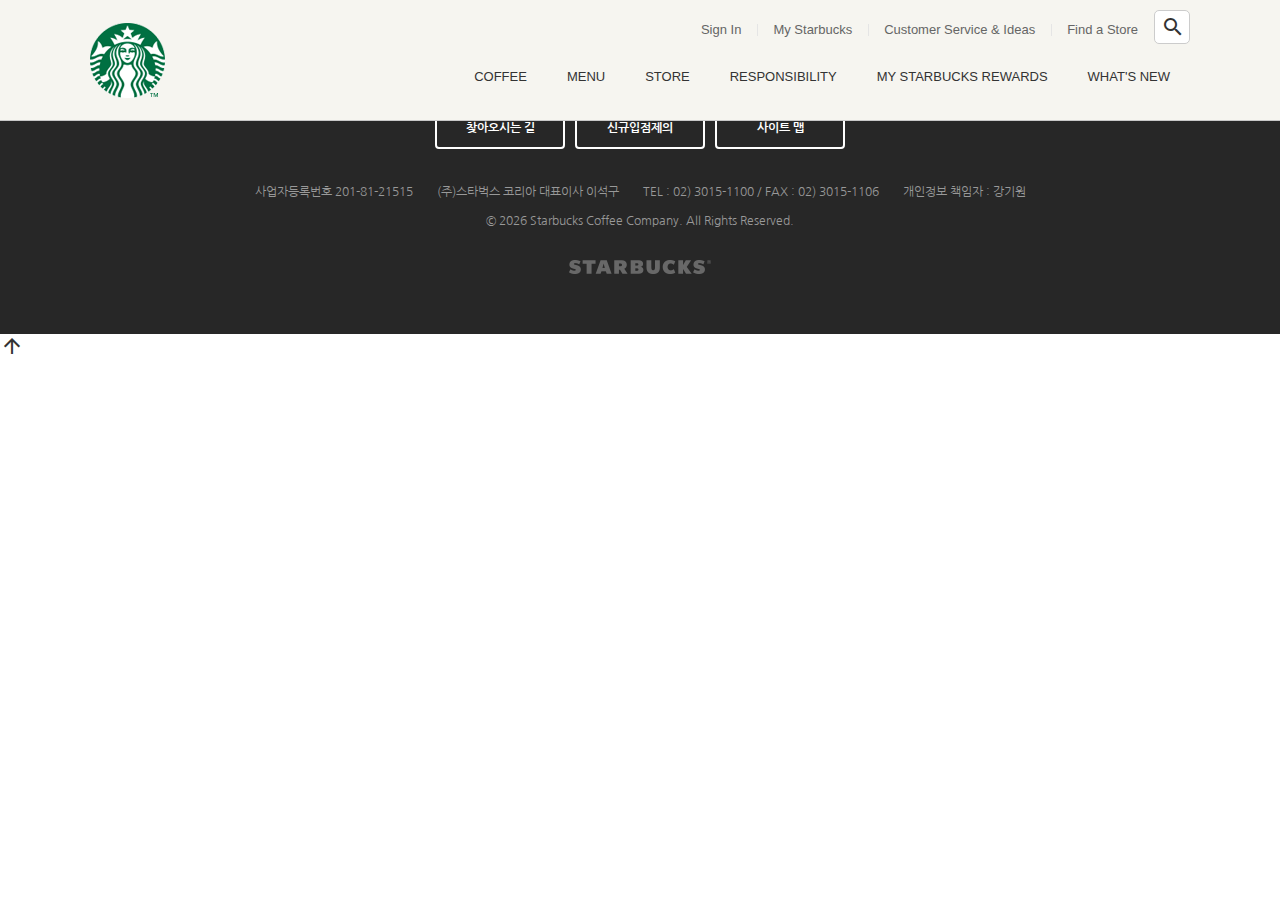
==== signin/index.html @ 5a214bb0 "[style] 로그인 페이지 개발 전 공통 모듈 분리" ====
<!DOCTYPE html>
<html lang="ko">

<head>
    <meta charset="UTF-8">
    <meta name="viewport" content="width=device-width, initial-scale=1.0">
    <title>Starbucks Coffee Korea</title>

    <!--Open Graph-->
    <!--http://ogp.me/-->
    <meta property="og:type" content="website" />
    <meta property="og:site_name" content="Starbucks" />
    <meta property="og:title" content="Starbucks Coffee Korea" />
    <meta property="og:description" content="스타벅스는 세계에서 가장 큰 다국적 커피 전문점으로, 64개국에서 총 23,187개의 매점을 운영하고 있습니다." />
    <meta property="og:image" content="../images/starbucks_seo.jpg" />
    <meta property="og:url" content="" />

    <!--Twitter Card-->
    <!--https://developer.twitter.com/en/docs/twitter-for-websites/cards/guides/getting-started-->
    <meta property="twitter:card" content="summary" />
    <meta property="twitter:site" content="Starbucks" />
    <meta property="twitter:title" content="Starbucks Coffee Korea" />
    <meta property="twitter:description" content="스타벅스는 세계에서 가장 큰 다국적 커피 전문점으로, 64개국에서 총 23,187개의 매점을 운영하고 있습니다." />
    <meta property="twitter:image" content="../images/starbucks_seo.jpg" />
    <meta property="twitter:url" content="" />

    <!--파비콘-->
    <link rel="icon" href="../favicon.ico" />

    <!--Google Fonts - 나눔고딕-->
    <link rel="preconnect" href="https://fonts.gstatic.com" />
    <link href="https://fonts.googleapis.com/css2?family=Nanum+Gothic:wght@400;700&display=swap" rel="stylesheet" />
    <!--Google Material Icons-->
    <link rel="stylesheet" href="https://fonts.googleapis.com/icon?family=Material+Icons" />

    <!--브라우저 스타일 초기화-->
    <link rel="stylesheet" href="../css/reset.css" />
    <!-- css -->
    <link rel="stylesheet" href="../css/common.css "> 

    <!-- JS -->
    <script defer src="../js/common.js"></script>
</head>

<body>
    <!-- header -->
    <header>
        <div class="inner">
    
          <a href="/" class="logo">
            <img src="../images/starbucks_logo.png" alt="STARBUCKS" />
          </a>
    
          <div class="sub-menu">
            <ul class="menu">
              <li>
                <a href="javascript:void(0)">Sign In</a>
              </li>
              <li>
                <a href="javascript:void(0)">My Starbucks</a>
              </li>
              <li>
                <a href="javascript:void(0)">Customer Service & Ideas</a>
              </li>
              <li>
                <a href="javascript:void(0)">Find a Store</a>
              </li>
            </ul>
            <div class="search">
              <input type="text" />
              <span class="material-icons">search</span>
            </div>
          </div>
    
          <!-- 메인 메뉴 -->
          <ul class="main-menu">
            <li class="item">
              <div class="item__name">COFFEE</div>
              <div class="item__contents">
                <div class="contents__menu">
                  <ul class="inner">
                    <li>
                      <h4>커피</h4>
                      <ul>
                        <li>스타벅스 원두</li>
                        <li>스타벅스 비아</li>
                        <li>스타벅스 오리가미</li>
                      </ul>
                    </li>
                    <li>
                      <h4>에스프레소 음료</h4>
                      <ul>
                        <li>도피오</li>
                        <li>에스프레소 마키아또</li>
                        <li>아메리카노</li>
                        <li>마키아또</li>
                        <li>카푸치노</li>
                        <li>라떼</li>
                        <li>모카</li>
                        <li>리스트레또 비안코</li>
                      </ul>
                    </li>
                    <li>
                      <h4>커피 이야기</h4>
                      <ul>
                        <li>스타벅스 로스트 스팩트럼</li>
                        <li>최상의 아라비카 원두</li>
                        <li>한 잔의 커피가 완성되기까지</li>
                        <li>클로버® 커피 추출 시스템</li>
                      </ul>
                    </li>
                    <li>
                      <h4>최상의 커피를 즐기는 법</h4>
                      <ul>
                        <li>커피 프레스</li>
                        <li>푸어 오버</li>
                        <li>아이스 푸어 오버</li>
                        <li>커피 메이커</li>
                        <li>리저브를 매장에서 다양하게 즐기는 법</li>
                      </ul>
                    </li>
                  </ul>
                </div>
                <div class="contents__texture">
                  <div class="inner">
                    <h4>나와 어울리는 커피 찾기</h4>
                    <p>스타벅스가 여러분에게 어울리는 커피를 찾아드립니다.</p>
                    <h4>최상의 커피를 즐기는 법</h4>
                    <p>여러가지 방법을 통해 다양한 풍미의 커피를 즐겨보세요.</p>
                  </div>
                </div>
              </div>
            </li>
            <li class="item">
              <div class="item__name">MENU</div>
              <div class="item__contents">
                <div class="contents__menu">
                  <ul class="inner">
                    <li>
                      <h4>음료</h4>
                      <ul>
                        <li>콜드 브루</li>
                        <li>브루드 커피</li>
                        <li>에스프레소</li>
                        <li>프라푸치노</li>
                        <li>블렌디드 음료</li>
                        <li>스타벅스 피지오</li>
                        <li>티(티바나)</li>
                        <li>기타 제조 음료</li>
                        <li>스타벅스 주스(병음료)</li>
                      </ul>
                    </li>
                    <li>
                      <h4>푸드</h4>
                      <ul>
                        <li>베이커리</li>
                        <li>케익</li>
                        <li>샌드위치 & 샐러드</li>
                        <li>따뜻한 푸드</li>
                        <li>과일 & 요거트</li>
                        <li>스낵 & 미니 디저트</li>
                        <li>아이스크림</li>
                      </ul>
                    </li>
                    <li>
                      <h4>상품</h4>
                      <ul>
                        <li>머그</li>
                        <li>글라스</li>
                        <li>플라스틱 텀블러</li>
                        <li>스테인리스 텀블러</li>
                        <li>보온병</li>
                        <li>액세서리</li>
                        <li>커피 용품</li>
                        <li>패키지 티(티바나)</li>
                      </ul>
                    </li>
                    <li>
                      <h4>카드</h4>
                      <ul>
                        <li>실물카드</li>
                        <li>e-Gift 카드</li>
                      </ul>
                    </li>
                    <li>
                      <h4>메뉴 이야기</h4>
                      <ul>
                        <li>콜드 브루</li>
                        <li>스타벅스 티바나</li>
                      </ul>
                    </li>
                  </ul>
                </div>
                <div class="contents__texture">
                  <div class="inner">
                    <h4>스타벅스 티바나</h4>
                    <p>다양한 찻잎과 향신료 등 개성있는 재료로 새로운 맛과 향의 티를 선보입니다.</p>
                  </div>
                </div>
              </div>
            </li>
            <li class="item">
              <div class="item__name">STORE</div>
              <div class="item__contents">
                <div class="contents__menu">
                  <ul class="inner">
                    <li>
                      <h4>매장 찾기</h4>
                      <ul>
                        <li>퀵 검색</li>
                        <li>지역 검색</li>
                        <li>My 매장</li>
                      </ul>
                    </li>
                    <li>
                      <h4>매장 이야기</h4>
                      <ul>
                        <li>청담스타</li>
                        <li>티바나 인스파이어드 매장</li>
                        <li>파미에파크</li>
                      </ul>
                    </li>
                  </ul>
                </div>
                <div class="contents__texture">
                  <div class="inner">
                    <h4>매장 찾기</h4>
                    <p>보다 빠르게 매장을 찾아보세요.</p>
                    <h4>청담스타</h4>
                    <p>스타벅스 1,000호점인 청담스타점을 만나보세요.</p>
                  </div>
                </div>
              </div>
            </li>
            <li class="item">
              <div class="item__name">RESPONSIBILITY</div>
              <div class="item__contents">
                <div class="contents__menu">
                  <ul class="inner">
                    <li>
                      <h4>지역 사회 참여 활동</h4>
                      <ul>
                        <li>회망배달 캠페인</li>
                        <li>재능기부 카페 소식</li>
                        <li>커뮤니티 스토어</li>
                        <li>청년인재 양성</li>
                        <li>우리 농산물 사랑 캠페인</li>
                        <li>우리 문화 지키기</li>
                      </ul>
                    </li>
                    <li>
                      <h4>환경보호 활동</h4>
                      <ul>
                        <li>환경 발자국 줄이기</li>
                        <li>일회용 컵 없는 매장</li>
                        <li>커피 원두 재활용</li>
                      </ul>
                    </li>
                    <li>
                      <h4>윤리 구매</h4>
                      <ul>
                        <li>윤리적 원두 구매</li>
                        <li>공정무역 인증</li>
                        <li>커피 농가 지원 활동</li>
                      </ul>
                    </li>
                    <li>
                      <h4>글로벌 사회 공헌</h4>
                      <ul>
                        <li>윤리경영 보고서</li>
                        <li>스타벅스 재단</li>
                        <li>지구촌 봉사의 달</li>
                      </ul>
                    </li>
                  </ul>
                </div>
                <div class="contents__texture">
                  <div class="inner">
                    <h4>커피원두 재활용</h4>
                    <p>스타벅스 커피 원두를 재활용 해보세요.</p>
                  </div>
                </div>
              </div>
            </li>
            <li class="item">
              <div class="item__name">MY STARBUCKS REWARDS</div>
              <div class="item__contents">
                <div class="contents__menu">
                  <ul class="inner">
                    <li>
                      <h4>마이 스타벅스 리워드</h4>
                      <ul>
                        <li>마이 스타벅스 리워드 소개</li>
                        <li>등급 및 혜택</li>
                        <li>스타벅스 별</li>
                        <li>자주하는 질문</li>
                      </ul>
                    </li>
                    <li>
                      <h4>스타벅스 카드</h4>
                      <ul>
                        <li>스타벅스 카드 소개</li>
                        <li>스타벅스 카드 갤러리</li>
                        <li>등록 및 조회</li>
                        <li>충전 및 이용안내</li>
                        <li>분실신고/환불신청</li>
                        <li>자주하는 질문</li>
                      </ul>
                    </li>
                    <li>
                      <h4>스타벅스 카드 e-Gift</h4>
                      <ul>
                        <li>스타벅스 카드 e-Gift 소개</li>
                        <li>이용안내</li>
                        <li>선물하기</li>
                        <li>자주하는 질문</li>
                      </ul>
                    </li>
                  </ul>
                </div>
                <div class="contents__texture">
                  <div class="inner">
                    <h4>스타벅스 카드 등록하기</h4>
                    <p>카드 등록 후 리워드 서비스를 누리고 사용내역도 조회해보세요.</p>
                  </div>
                </div>
              </div>
            </li>
            <li class="item">
              <div class="item__name">WHAT'S NEW</div>
              <div class="item__contents">
                <div class="contents__menu">
                  <ul class="inner">
                    <li>
                      <h4>프로모션 & 이벤트</h4>
                      <ul>
                        <li>전체</li>
                        <li>스타벅스 카드</li>
                        <li>마이 스타벅스 리워드</li>
                        <li>온라인</li>
                        <li>2017 스타벅스 플래너</li>
                      </ul>
                    </li>
                    <li>
                      <h4>새소식</h4>
                      <ul>
                        <li>전체</li>
                        <li>상품 출시</li>
                        <li>스타벅스의 문화</li>
                        <li>스타벅스 사회공헌</li>
                        <li>스타벅스 카드출시</li>
                      </ul>
                    </li>
                    <li>
                      <h4>매장별 이벤트</h4>
                      <ul>
                        <li>일반 매장</li>
                        <li>신규 매장</li>
                      </ul>
                    </li>
                  </ul>
                </div>
                <div class="contents__texture">
                  <div class="inner">
                    <h4>매장별 이벤트</h4>
                    <p>스타벅스의 매장 이벤트 정보를 확인 하실 수 있습니다.</p>
                    <h4>소셜 스타벅스</h4>
                    <p>다양한 스타벅스 SNS 채널을 통해 스타벅스를 만나보세요!</p>
                  </div>
                </div>
              </div>
            </li>
          </ul>
    
        </div>

    </header>
    <!-- //header -->
    

  
  <!--FOOTER-->
  <footer>
    <div class="inner">

      <ul class="menu">
        <li><a href="javascript:void(0)" class="green">개인정보처리방침</a></li>
        <li><a href="javascript:void(0)">영상정보처리기기 운영관리 방침</a></li>
        <li><a href="javascript:void(0)">홈페이지 이용약관</a></li>
        <li><a href="javascript:void(0)">위치정보 이용약관</a></li>
        <li><a href="javascript:void(0)">스타벅스 카드 이용약관</a></li>
        <li><a href="javascript:void(0)">윤리경영 핫라인</a></li>
      </ul>

      <div class="btn-group">
        <a href="javascript:void(0)" class="btn btn--white">찾아오시는 길</a>
        <a href="javascript:void(0)" class="btn btn--white">신규입점제의</a>
        <a href="javascript:void(0)" class="btn btn--white">사이트 맵</a>
      </div>

      <div class="info">
        <span>사업자등록번호 201-81-21515</span>
        <span>(주)스타벅스 코리아 대표이사 이석구</span>
        <span>TEL : 02) 3015-1100 / FAX : 02) 3015-1106</span>
        <span>개인정보 책임자 : 강기원</span>
      </div>

      <p class="copyright">
        &copy; <span class="this-year"></span> Starbucks Coffee Company. All Rights Reserved.
      </p>
      <img src="../images/starbucks_logo_only_text.png" alt="STAR BUCKS" class="logo" />

    </div>
  </footer>
  <!--//FOOTER-->

  <!--TO TOP BUTTON-->
  <div id="to-top">
    <div class="material-icons">arrow_upward</div>
  </div>
  <!--//TO TOP BUTTON-->

</body>

</html>
---- css/common.css ----
/*COMMON*/
body {
    font-family: 'Nanum Gothic', sans-serif;
    font-size: 16px;
    font-weight: 400;
    line-height: 1.4;
    color: #333;
  }
  a {
    text-decoration: none;
  }
  img {
    /* img(인라인 요소) 하단에 Baseline 공백을 제거 */
    display: block;
  }
  
  /*INNER*/
  .inner {
    width: 1100px;
    margin: 0 auto;
    position: relative;
  }
  
  /*BUTTON*/
  .btn {
    width: 130px;
    padding: 10px;
    border: 2px solid #333;
    border-radius: 4px;
    color: #333;
    font-size: 16px;
    font-weight: 700;
    text-align: center;
    cursor: pointer;
    box-sizing: border-box;
    display: block;
    transition: .4s;
  }
  .btn:hover {
    background-color: #333;
    color: #FFF;
  }
  .btn.btn--reverse {
    background-color: #333;
    color: #FFF;
  }
  .btn.btn--reverse:hover {
    background-color: transparent;
    color: #333;
  }
  .btn.btn--brown {
    color: #592B18;
    border-color: #592B18;
  }
  .btn.btn--brown:hover {
    color: #FFF;
    background-color: #592B18;
  }
  .btn.btn--gold {
    color: #D9AA8A;
    border-color: #D9AA8A;
  }
  .btn.btn--gold:hover {
    color: #FFF;
    background-color: #D9AA8A;
  }
  .btn.btn--white {
    color: #FFF;
    border-color: #FFF;
  }
  .btn.btn--white:hover {
    color: #333;
    background-color: #FFF;
  }
  
    
  /*
#=========================================#
|HEADER     
#=========================================#
*/
  
header {
  width: 100%;
  position: fixed;
  top: 0;
  z-index: 9;
  background-color: #F6F5F0;
  border-bottom: 1px solid #c8c8c8;
}
header > .inner {
  height: 120px;
}

/* header logo */
header .logo {
  height: 75px;
  position: absolute;
  top: 0;
  bottom: 0;
  left: 0;
  margin: auto;
}

/* header sub-menu */
header .sub-menu {
  position: absolute;
  top: 10px;
  right: 0;
  display: flex;
}
header .sub-menu ul.menu {
  font-family: Arial, sans-serif;
  display: flex;
}
header .sub-menu ul.menu li {
  position: relative;
}
header .sub-menu ul.menu li::before {
  content: "";
  width: 1px;
  height: 12px;
  background-color: #e5e5e5;
  position: absolute;
  top: 0;
  bottom: 0;
  margin: auto;
}
header .sub-menu ul.menu li:first-child::before {
  display: none;
}
header .sub-menu ul.menu li a {
  padding: 11px 16px;
  display: block;
  font-size: 13px;
  color: #656565;
}
header .sub-menu ul.menu li a:hover {
  color: #000;
}
header .sub-menu .search {
  position: relative;
  height: 34px;
}
header .sub-menu .search input {
  width: 36px;
  height: inherit;
  padding: 4px 10px;
  border: 1px solid #ccc;
  box-sizing: border-box;
  border-radius: 5px;
  outline: none;
  background-color: #fff;
  color: #777;
  font-size: 12px;
  transition: width .4s;
}
header .sub-menu .search input:focus {
  width: 190px;
  border-color: #669900;
}
header .sub-menu .search .material-icons {
  height: 24px;
  position: absolute;
  top: 0;
  bottom: 0;
  right: 5px;
  margin: auto;
  transition: .4s;
}
header .sub-menu .search.focused .material-icons {
  opacity: 0;
}

/* header main-menu */
header .main-menu {
  position: absolute;
  bottom: 0;
  right: 0;
  z-index: 1;
  display: flex;
}
header .main-menu .item .item__name {
  padding: 10px 20px 34px 20px;
  font-family: Arial, sans-serif;
  font-size: 13px;
}

/* hover */
header .main-menu .item:hover .item__name {
  background-color: #2C2A29;
  color: #669900;
  border-radius: 6px 6px 0 0;
}
header .main-menu .item .item__contents {
  width: 100%;
  position: fixed;
  left: 0;
  display: none;
}

/* hover */
header .main-menu .item:hover .item__contents {
  display: block;
}


header .main-menu .item .item__contents .contents__menu {
  background-color: #2C2A29;
}
header .main-menu .item .item__contents .contents__menu > ul {
  padding: 20px 0;
  display: flex;
}
header .main-menu .item .item__contents .contents__menu > ul > li {
  width: 220px;
}
header .main-menu .item .item__contents .contents__menu > ul > li h4 {
  padding: 3px 0 12px 0;
  font-size: 14px;
  color: #fff;
}
header .main-menu .item .item__contents .contents__menu > ul > li ul li {
  padding: 5px 0;
  font-size: 12px;
  color: #999;
  cursor: pointer;
}

/* hover */
header .main-menu .item .item__contents .contents__menu > ul > li ul li:hover {
  color: #669900;
}
header .main-menu .item .item__contents .contents__texture {
  padding: 26px 0;
  font-size: 12px;
  background-image: url("../images/main_menu_pattern.jpg");
}
header .main-menu .item .item__contents .contents__texture h4 {
  color: #999;
  font-weight: 900;
}
header .main-menu .item .item__contents .contents__texture p {
  color: #64a70b;
  margin: 4px 0 14px;
}
/*BADGES 뱃지 광고*/
header .badges {
  position: absolute;
  top: 132px;
  right: 12px;
}
header .badges .badge {
  border-radius: 10px;
  overflow: hidden;
  margin-bottom: 12px;
  box-shadow: 4px 4px 10px rgba(0,0,0,.15);
  cursor: pointer;
}

  
    /*
#=========================================#
|FOOTER
#=========================================#
*/

footer {
  background-color: #272727;
  border-top: 1px solid #333;
}
footer .inner {
  padding: 40px 0 60px 0;
}
footer .menu {
  display: flex;
  justify-content: center;
}
footer .menu li {
  position: relative;
}
footer .menu li::before {
  content: "";
  width: 3px;
  height: 3px;
  background-color: #555;
  position: absolute;
  top: 0;
  bottom: 0;
  right: -1px;
  margin: auto;
}
footer .menu li:last-child::before {
  display: none;
}
footer .menu li a {
  display: block;
  color: #CCC;
  font-size: 12px;
  font-weight: 700;
  padding: 15px;
}
footer .menu li a.green {
  color: #669900;
}
footer .btn-group {
  margin-top: 20px;
  display: flex;
  justify-content: center;
}
footer .btn-group .btn {
  font-size: 12px;
  margin-right: 10px;
}
footer .btn-group .btn:last-child {
  margin-right: 0;
}
footer .info {
  margin-top: 30px;
  text-align: center;
}
footer .info span {
  margin-right: 20px;
  color: #999;
  font-size: 12px;
}
footer .info span:last-child {
  margin-right: 0;
}
footer .copyright {
  color: #999;
  font-size: 12px;
  text-align: center;
  margin-top: 12px;
}
footer .logo {
  margin: 30px auto 0;
}
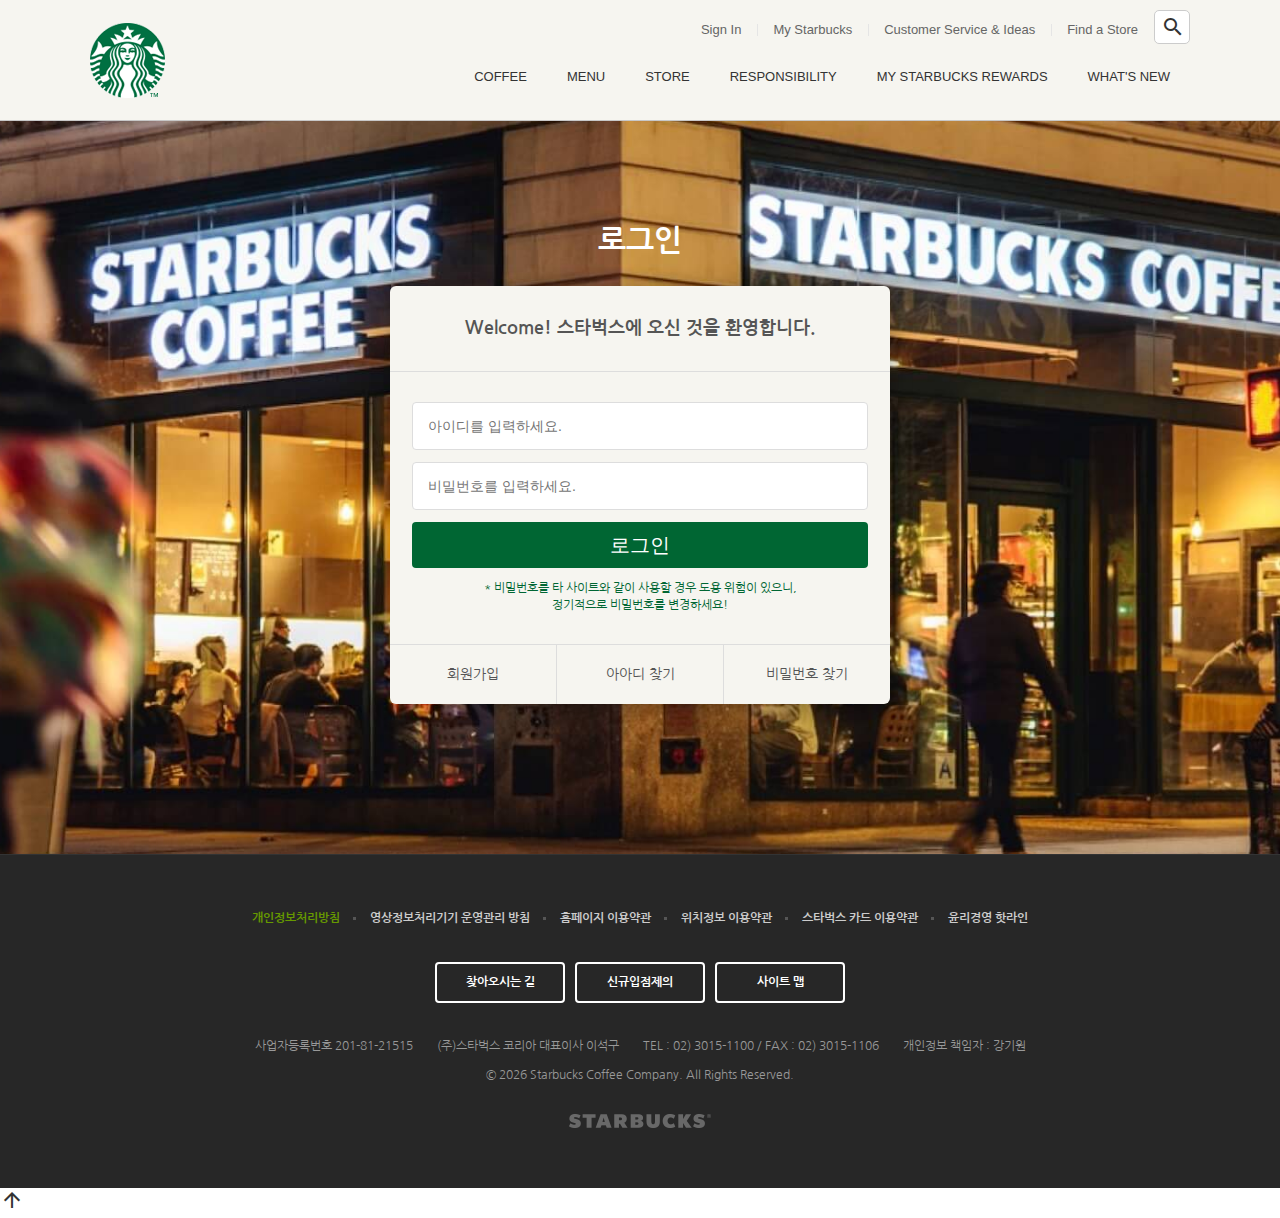
==== commit dcdc454a: "[feat]signin page" ====
--- a/signin/index.html
+++ b/signin/index.html
@@ -37,345 +37,369 @@
     <link rel="stylesheet" href="../css/reset.css" />
     <!-- css -->
     <link rel="stylesheet" href="../css/common.css "> 
+    <link rel="stylesheet" href="../css/signin.css "> 
 
     <!-- JS -->
     <script defer src="../js/common.js"></script>
 </head>
 
 <body>
-    <!-- header -->
-    <header>
-        <div class="inner">
-    
-          <a href="/" class="logo">
-            <img src="../images/starbucks_logo.png" alt="STARBUCKS" />
-          </a>
-    
-          <div class="sub-menu">
-            <ul class="menu">
-              <li>
-                <a href="javascript:void(0)">Sign In</a>
-              </li>
-              <li>
-                <a href="javascript:void(0)">My Starbucks</a>
-              </li>
-              <li>
-                <a href="javascript:void(0)">Customer Service & Ideas</a>
-              </li>
-              <li>
-                <a href="javascript:void(0)">Find a Store</a>
-              </li>
-            </ul>
-            <div class="search">
-              <input type="text" />
-              <span class="material-icons">search</span>
-            </div>
-          </div>
-    
-          <!-- 메인 메뉴 -->
-          <ul class="main-menu">
-            <li class="item">
-              <div class="item__name">COFFEE</div>
-              <div class="item__contents">
-                <div class="contents__menu">
-                  <ul class="inner">
-                    <li>
-                      <h4>커피</h4>
-                      <ul>
-                        <li>스타벅스 원두</li>
-                        <li>스타벅스 비아</li>
-                        <li>스타벅스 오리가미</li>
-                      </ul>
-                    </li>
-                    <li>
-                      <h4>에스프레소 음료</h4>
-                      <ul>
-                        <li>도피오</li>
-                        <li>에스프레소 마키아또</li>
-                        <li>아메리카노</li>
-                        <li>마키아또</li>
-                        <li>카푸치노</li>
-                        <li>라떼</li>
-                        <li>모카</li>
-                        <li>리스트레또 비안코</li>
-                      </ul>
-                    </li>
-                    <li>
-                      <h4>커피 이야기</h4>
-                      <ul>
-                        <li>스타벅스 로스트 스팩트럼</li>
-                        <li>최상의 아라비카 원두</li>
-                        <li>한 잔의 커피가 완성되기까지</li>
-                        <li>클로버® 커피 추출 시스템</li>
-                      </ul>
-                    </li>
-                    <li>
-                      <h4>최상의 커피를 즐기는 법</h4>
-                      <ul>
-                        <li>커피 프레스</li>
-                        <li>푸어 오버</li>
-                        <li>아이스 푸어 오버</li>
-                        <li>커피 메이커</li>
-                        <li>리저브를 매장에서 다양하게 즐기는 법</li>
-                      </ul>
-                    </li>
-                  </ul>
-                </div>
-                <div class="contents__texture">
-                  <div class="inner">
-                    <h4>나와 어울리는 커피 찾기</h4>
-                    <p>스타벅스가 여러분에게 어울리는 커피를 찾아드립니다.</p>
-                    <h4>최상의 커피를 즐기는 법</h4>
-                    <p>여러가지 방법을 통해 다양한 풍미의 커피를 즐겨보세요.</p>
-                  </div>
-                </div>
-              </div>
+  <!-- header -->
+  <header>
+      <div class="inner">
+  
+        <a href="/" class="logo">
+          <img src="../images/starbucks_logo.png" alt="STARBUCKS" />
+        </a>
+  
+        <div class="sub-menu">
+          <ul class="menu">
+            <li>
+              <a href="javascript:void(0)">Sign In</a>
             </li>
-            <li class="item">
-              <div class="item__name">MENU</div>
-              <div class="item__contents">
-                <div class="contents__menu">
-                  <ul class="inner">
-                    <li>
-                      <h4>음료</h4>
-                      <ul>
-                        <li>콜드 브루</li>
-                        <li>브루드 커피</li>
-                        <li>에스프레소</li>
-                        <li>프라푸치노</li>
-                        <li>블렌디드 음료</li>
-                        <li>스타벅스 피지오</li>
-                        <li>티(티바나)</li>
-                        <li>기타 제조 음료</li>
-                        <li>스타벅스 주스(병음료)</li>
-                      </ul>
-                    </li>
-                    <li>
-                      <h4>푸드</h4>
-                      <ul>
-                        <li>베이커리</li>
-                        <li>케익</li>
-                        <li>샌드위치 & 샐러드</li>
-                        <li>따뜻한 푸드</li>
-                        <li>과일 & 요거트</li>
-                        <li>스낵 & 미니 디저트</li>
-                        <li>아이스크림</li>
-                      </ul>
-                    </li>
-                    <li>
-                      <h4>상품</h4>
-                      <ul>
-                        <li>머그</li>
-                        <li>글라스</li>
-                        <li>플라스틱 텀블러</li>
-                        <li>스테인리스 텀블러</li>
-                        <li>보온병</li>
-                        <li>액세서리</li>
-                        <li>커피 용품</li>
-                        <li>패키지 티(티바나)</li>
-                      </ul>
-                    </li>
-                    <li>
-                      <h4>카드</h4>
-                      <ul>
-                        <li>실물카드</li>
-                        <li>e-Gift 카드</li>
-                      </ul>
-                    </li>
-                    <li>
-                      <h4>메뉴 이야기</h4>
-                      <ul>
-                        <li>콜드 브루</li>
-                        <li>스타벅스 티바나</li>
-                      </ul>
-                    </li>
-                  </ul>
-                </div>
-                <div class="contents__texture">
-                  <div class="inner">
-                    <h4>스타벅스 티바나</h4>
-                    <p>다양한 찻잎과 향신료 등 개성있는 재료로 새로운 맛과 향의 티를 선보입니다.</p>
-                  </div>
-                </div>
-              </div>
+            <li>
+              <a href="javascript:void(0)">My Starbucks</a>
             </li>
-            <li class="item">
-              <div class="item__name">STORE</div>
-              <div class="item__contents">
-                <div class="contents__menu">
-                  <ul class="inner">
-                    <li>
-                      <h4>매장 찾기</h4>
-                      <ul>
-                        <li>퀵 검색</li>
-                        <li>지역 검색</li>
-                        <li>My 매장</li>
-                      </ul>
-                    </li>
-                    <li>
-                      <h4>매장 이야기</h4>
-                      <ul>
-                        <li>청담스타</li>
-                        <li>티바나 인스파이어드 매장</li>
-                        <li>파미에파크</li>
-                      </ul>
-                    </li>
-                  </ul>
-                </div>
-                <div class="contents__texture">
-                  <div class="inner">
-                    <h4>매장 찾기</h4>
-                    <p>보다 빠르게 매장을 찾아보세요.</p>
-                    <h4>청담스타</h4>
-                    <p>스타벅스 1,000호점인 청담스타점을 만나보세요.</p>
-                  </div>
-                </div>
-              </div>
+            <li>
+              <a href="javascript:void(0)">Customer Service & Ideas</a>
             </li>
-            <li class="item">
-              <div class="item__name">RESPONSIBILITY</div>
-              <div class="item__contents">
-                <div class="contents__menu">
-                  <ul class="inner">
-                    <li>
-                      <h4>지역 사회 참여 활동</h4>
-                      <ul>
-                        <li>회망배달 캠페인</li>
-                        <li>재능기부 카페 소식</li>
-                        <li>커뮤니티 스토어</li>
-                        <li>청년인재 양성</li>
-                        <li>우리 농산물 사랑 캠페인</li>
-                        <li>우리 문화 지키기</li>
-                      </ul>
-                    </li>
-                    <li>
-                      <h4>환경보호 활동</h4>
-                      <ul>
-                        <li>환경 발자국 줄이기</li>
-                        <li>일회용 컵 없는 매장</li>
-                        <li>커피 원두 재활용</li>
-                      </ul>
-                    </li>
-                    <li>
-                      <h4>윤리 구매</h4>
-                      <ul>
-                        <li>윤리적 원두 구매</li>
-                        <li>공정무역 인증</li>
-                        <li>커피 농가 지원 활동</li>
-                      </ul>
-                    </li>
-                    <li>
-                      <h4>글로벌 사회 공헌</h4>
-                      <ul>
-                        <li>윤리경영 보고서</li>
-                        <li>스타벅스 재단</li>
-                        <li>지구촌 봉사의 달</li>
-                      </ul>
-                    </li>
-                  </ul>
-                </div>
-                <div class="contents__texture">
-                  <div class="inner">
-                    <h4>커피원두 재활용</h4>
-                    <p>스타벅스 커피 원두를 재활용 해보세요.</p>
-                  </div>
-                </div>
-              </div>
-            </li>
-            <li class="item">
-              <div class="item__name">MY STARBUCKS REWARDS</div>
-              <div class="item__contents">
-                <div class="contents__menu">
-                  <ul class="inner">
-                    <li>
-                      <h4>마이 스타벅스 리워드</h4>
-                      <ul>
-                        <li>마이 스타벅스 리워드 소개</li>
-                        <li>등급 및 혜택</li>
-                        <li>스타벅스 별</li>
-                        <li>자주하는 질문</li>
-                      </ul>
-                    </li>
-                    <li>
-                      <h4>스타벅스 카드</h4>
-                      <ul>
-                        <li>스타벅스 카드 소개</li>
-                        <li>스타벅스 카드 갤러리</li>
-                        <li>등록 및 조회</li>
-                        <li>충전 및 이용안내</li>
-                        <li>분실신고/환불신청</li>
-                        <li>자주하는 질문</li>
-                      </ul>
-                    </li>
-                    <li>
-                      <h4>스타벅스 카드 e-Gift</h4>
-                      <ul>
-                        <li>스타벅스 카드 e-Gift 소개</li>
-                        <li>이용안내</li>
-                        <li>선물하기</li>
-                        <li>자주하는 질문</li>
-                      </ul>
-                    </li>
-                  </ul>
-                </div>
-                <div class="contents__texture">
-                  <div class="inner">
-                    <h4>스타벅스 카드 등록하기</h4>
-                    <p>카드 등록 후 리워드 서비스를 누리고 사용내역도 조회해보세요.</p>
-                  </div>
-                </div>
-              </div>
-            </li>
-            <li class="item">
-              <div class="item__name">WHAT'S NEW</div>
-              <div class="item__contents">
-                <div class="contents__menu">
-                  <ul class="inner">
-                    <li>
-                      <h4>프로모션 & 이벤트</h4>
-                      <ul>
-                        <li>전체</li>
-                        <li>스타벅스 카드</li>
-                        <li>마이 스타벅스 리워드</li>
-                        <li>온라인</li>
-                        <li>2017 스타벅스 플래너</li>
-                      </ul>
-                    </li>
-                    <li>
-                      <h4>새소식</h4>
-                      <ul>
-                        <li>전체</li>
-                        <li>상품 출시</li>
-                        <li>스타벅스의 문화</li>
-                        <li>스타벅스 사회공헌</li>
-                        <li>스타벅스 카드출시</li>
-                      </ul>
-                    </li>
-                    <li>
-                      <h4>매장별 이벤트</h4>
-                      <ul>
-                        <li>일반 매장</li>
-                        <li>신규 매장</li>
-                      </ul>
-                    </li>
-                  </ul>
-                </div>
-                <div class="contents__texture">
-                  <div class="inner">
-                    <h4>매장별 이벤트</h4>
-                    <p>스타벅스의 매장 이벤트 정보를 확인 하실 수 있습니다.</p>
-                    <h4>소셜 스타벅스</h4>
-                    <p>다양한 스타벅스 SNS 채널을 통해 스타벅스를 만나보세요!</p>
-                  </div>
-                </div>
-              </div>
+            <li>
+              <a href="javascript:void(0)">Find a Store</a>
             </li>
           </ul>
-    
+          <div class="search">
+            <input type="text" />
+            <span class="material-icons">search</span>
+          </div>
         </div>
-
-    </header>
-    <!-- //header -->
+  
+        <!-- 메인 메뉴 -->
+        <ul class="main-menu">
+          <li class="item">
+            <div class="item__name">COFFEE</div>
+            <div class="item__contents">
+              <div class="contents__menu">
+                <ul class="inner">
+                  <li>
+                    <h4>커피</h4>
+                    <ul>
+                      <li>스타벅스 원두</li>
+                      <li>스타벅스 비아</li>
+                      <li>스타벅스 오리가미</li>
+                    </ul>
+                  </li>
+                  <li>
+                    <h4>에스프레소 음료</h4>
+                    <ul>
+                      <li>도피오</li>
+                      <li>에스프레소 마키아또</li>
+                      <li>아메리카노</li>
+                      <li>마키아또</li>
+                      <li>카푸치노</li>
+                      <li>라떼</li>
+                      <li>모카</li>
+                      <li>리스트레또 비안코</li>
+                    </ul>
+                  </li>
+                  <li>
+                    <h4>커피 이야기</h4>
+                    <ul>
+                      <li>스타벅스 로스트 스팩트럼</li>
+                      <li>최상의 아라비카 원두</li>
+                      <li>한 잔의 커피가 완성되기까지</li>
+                      <li>클로버® 커피 추출 시스템</li>
+                    </ul>
+                  </li>
+                  <li>
+                    <h4>최상의 커피를 즐기는 법</h4>
+                    <ul>
+                      <li>커피 프레스</li>
+                      <li>푸어 오버</li>
+                      <li>아이스 푸어 오버</li>
+                      <li>커피 메이커</li>
+                      <li>리저브를 매장에서 다양하게 즐기는 법</li>
+                    </ul>
+                  </li>
+                </ul>
+              </div>
+              <div class="contents__texture">
+                <div class="inner">
+                  <h4>나와 어울리는 커피 찾기</h4>
+                  <p>스타벅스가 여러분에게 어울리는 커피를 찾아드립니다.</p>
+                  <h4>최상의 커피를 즐기는 법</h4>
+                  <p>여러가지 방법을 통해 다양한 풍미의 커피를 즐겨보세요.</p>
+                </div>
+              </div>
+            </div>
+          </li>
+          <li class="item">
+            <div class="item__name">MENU</div>
+            <div class="item__contents">
+              <div class="contents__menu">
+                <ul class="inner">
+                  <li>
+                    <h4>음료</h4>
+                    <ul>
+                      <li>콜드 브루</li>
+                      <li>브루드 커피</li>
+                      <li>에스프레소</li>
+                      <li>프라푸치노</li>
+                      <li>블렌디드 음료</li>
+                      <li>스타벅스 피지오</li>
+                      <li>티(티바나)</li>
+                      <li>기타 제조 음료</li>
+                      <li>스타벅스 주스(병음료)</li>
+                    </ul>
+                  </li>
+                  <li>
+                    <h4>푸드</h4>
+                    <ul>
+                      <li>베이커리</li>
+                      <li>케익</li>
+                      <li>샌드위치 & 샐러드</li>
+                      <li>따뜻한 푸드</li>
+                      <li>과일 & 요거트</li>
+                      <li>스낵 & 미니 디저트</li>
+                      <li>아이스크림</li>
+                    </ul>
+                  </li>
+                  <li>
+                    <h4>상품</h4>
+                    <ul>
+                      <li>머그</li>
+                      <li>글라스</li>
+                      <li>플라스틱 텀블러</li>
+                      <li>스테인리스 텀블러</li>
+                      <li>보온병</li>
+                      <li>액세서리</li>
+                      <li>커피 용품</li>
+                      <li>패키지 티(티바나)</li>
+                    </ul>
+                  </li>
+                  <li>
+                    <h4>카드</h4>
+                    <ul>
+                      <li>실물카드</li>
+                      <li>e-Gift 카드</li>
+                    </ul>
+                  </li>
+                  <li>
+                    <h4>메뉴 이야기</h4>
+                    <ul>
+                      <li>콜드 브루</li>
+                      <li>스타벅스 티바나</li>
+                    </ul>
+                  </li>
+                </ul>
+              </div>
+              <div class="contents__texture">
+                <div class="inner">
+                  <h4>스타벅스 티바나</h4>
+                  <p>다양한 찻잎과 향신료 등 개성있는 재료로 새로운 맛과 향의 티를 선보입니다.</p>
+                </div>
+              </div>
+            </div>
+          </li>
+          <li class="item">
+            <div class="item__name">STORE</div>
+            <div class="item__contents">
+              <div class="contents__menu">
+                <ul class="inner">
+                  <li>
+                    <h4>매장 찾기</h4>
+                    <ul>
+                      <li>퀵 검색</li>
+                      <li>지역 검색</li>
+                      <li>My 매장</li>
+                    </ul>
+                  </li>
+                  <li>
+                    <h4>매장 이야기</h4>
+                    <ul>
+                      <li>청담스타</li>
+                      <li>티바나 인스파이어드 매장</li>
+                      <li>파미에파크</li>
+                    </ul>
+                  </li>
+                </ul>
+              </div>
+              <div class="contents__texture">
+                <div class="inner">
+                  <h4>매장 찾기</h4>
+                  <p>보다 빠르게 매장을 찾아보세요.</p>
+                  <h4>청담스타</h4>
+                  <p>스타벅스 1,000호점인 청담스타점을 만나보세요.</p>
+                </div>
+              </div>
+            </div>
+          </li>
+          <li class="item">
+            <div class="item__name">RESPONSIBILITY</div>
+            <div class="item__contents">
+              <div class="contents__menu">
+                <ul class="inner">
+                  <li>
+                    <h4>지역 사회 참여 활동</h4>
+                    <ul>
+                      <li>회망배달 캠페인</li>
+                      <li>재능기부 카페 소식</li>
+                      <li>커뮤니티 스토어</li>
+                      <li>청년인재 양성</li>
+                      <li>우리 농산물 사랑 캠페인</li>
+                      <li>우리 문화 지키기</li>
+                    </ul>
+                  </li>
+                  <li>
+                    <h4>환경보호 활동</h4>
+                    <ul>
+                      <li>환경 발자국 줄이기</li>
+                      <li>일회용 컵 없는 매장</li>
+                      <li>커피 원두 재활용</li>
+                    </ul>
+                  </li>
+                  <li>
+                    <h4>윤리 구매</h4>
+                    <ul>
+                      <li>윤리적 원두 구매</li>
+                      <li>공정무역 인증</li>
+                      <li>커피 농가 지원 활동</li>
+                    </ul>
+                  </li>
+                  <li>
+                    <h4>글로벌 사회 공헌</h4>
+                    <ul>
+                      <li>윤리경영 보고서</li>
+                      <li>스타벅스 재단</li>
+                      <li>지구촌 봉사의 달</li>
+                    </ul>
+                  </li>
+                </ul>
+              </div>
+              <div class="contents__texture">
+                <div class="inner">
+                  <h4>커피원두 재활용</h4>
+                  <p>스타벅스 커피 원두를 재활용 해보세요.</p>
+                </div>
+              </div>
+            </div>
+          </li>
+          <li class="item">
+            <div class="item__name">MY STARBUCKS REWARDS</div>
+            <div class="item__contents">
+              <div class="contents__menu">
+                <ul class="inner">
+                  <li>
+                    <h4>마이 스타벅스 리워드</h4>
+                    <ul>
+                      <li>마이 스타벅스 리워드 소개</li>
+                      <li>등급 및 혜택</li>
+                      <li>스타벅스 별</li>
+                      <li>자주하는 질문</li>
+                    </ul>
+                  </li>
+                  <li>
+                    <h4>스타벅스 카드</h4>
+                    <ul>
+                      <li>스타벅스 카드 소개</li>
+                      <li>스타벅스 카드 갤러리</li>
+                      <li>등록 및 조회</li>
+                      <li>충전 및 이용안내</li>
+                      <li>분실신고/환불신청</li>
+                      <li>자주하는 질문</li>
+                    </ul>
+                  </li>
+                  <li>
+                    <h4>스타벅스 카드 e-Gift</h4>
+                    <ul>
+                      <li>스타벅스 카드 e-Gift 소개</li>
+                      <li>이용안내</li>
+                      <li>선물하기</li>
+                      <li>자주하는 질문</li>
+                    </ul>
+                  </li>
+                </ul>
+              </div>
+              <div class="contents__texture">
+                <div class="inner">
+                  <h4>스타벅스 카드 등록하기</h4>
+                  <p>카드 등록 후 리워드 서비스를 누리고 사용내역도 조회해보세요.</p>
+                </div>
+              </div>
+            </div>
+          </li>
+          <li class="item">
+            <div class="item__name">WHAT'S NEW</div>
+            <div class="item__contents">
+              <div class="contents__menu">
+                <ul class="inner">
+                  <li>
+                    <h4>프로모션 & 이벤트</h4>
+                    <ul>
+                      <li>전체</li>
+                      <li>스타벅스 카드</li>
+                      <li>마이 스타벅스 리워드</li>
+                      <li>온라인</li>
+                      <li>2017 스타벅스 플래너</li>
+                    </ul>
+                  </li>
+                  <li>
+                    <h4>새소식</h4>
+                    <ul>
+                      <li>전체</li>
+                      <li>상품 출시</li>
+                      <li>스타벅스의 문화</li>
+                      <li>스타벅스 사회공헌</li>
+                      <li>스타벅스 카드출시</li>
+                    </ul>
+                  </li>
+                  <li>
+                    <h4>매장별 이벤트</h4>
+                    <ul>
+                      <li>일반 매장</li>
+                      <li>신규 매장</li>
+                    </ul>
+                  </li>
+                </ul>
+              </div>
+              <div class="contents__texture">
+                <div class="inner">
+                  <h4>매장별 이벤트</h4>
+                  <p>스타벅스의 매장 이벤트 정보를 확인 하실 수 있습니다.</p>
+                  <h4>소셜 스타벅스</h4>
+                  <p>다양한 스타벅스 SNS 채널을 통해 스타벅스를 만나보세요!</p>
+                </div>
+              </div>
+            </div>
+          </li>
+        </ul>
+  
+      </div>
+
+  </header>
+  <!-- //header -->
+
+  <section class="signin">
+    <h1>로그인</h1>
+    <div class="signin__card">
+      <h2>
+        Welcome! 스타벅스에 오신 것을 환영합니다.
+      </h2>
+      <form>
+        <input type="text" placeholder="아이디를 입력하세요.">
+        <input type="password" placeholder="비밀번호를 입력하세요.">
+        <input type="submit" value="로그인">
+        <p>
+          * 비밀번호를 타 사이트와 같이 사용할 경우 도용 위험이 있으니,<br>
+          정기적으로 비밀번호를 변경하세요!
+        </p>
+      </form>
+      <div class="actions">
+        <a href="javascript:void(0)">회원가입</a>
+        <a href="javascript:void(0)">아아디 찾기</a>
+        <a href="javascript:void(0)">비밀번호 찾기</a>
+      </div>
+    </div> 
+  </section>
     
 
   
--- a/css/signin.css
+++ b/css/signin.css
@@ -0,0 +1,78 @@
+.signin {
+    margin-top: 120px;
+    padding: 100px 0 150px;
+    background-image: url("../images/signin_bg.jpg");
+    background-repeat: no-repeat;
+    background-position: center;
+    background-attachment: fixed;
+    background-size: cover;
+  }
+  .signin h1 {
+    color: #fff;
+    font-size: 30px;
+    font-weight: 700;
+    text-align: center;
+    margin-bottom: 24px;
+  }
+  .signin__card {
+    width: 500px;
+    margin: 0 auto;
+    border-radius: 6px;
+    background-color: #F6F5F0;
+    box-shadow: 2px 2px 20px rgba(0,0,0,.3);
+    color: #555;
+  }
+  .signin__card h2 {
+    padding: 30px;
+    font-size: 18px;
+    text-align: center;
+    border-bottom: 1px solid #ddd;
+  }
+  .signin__card h2 strong {
+    font-weight: 700;
+    color: #006633;
+  }
+  .signin__card form {
+    padding: 30px 22px;
+  }
+  .signin__card form input {
+    width: 100%;
+    margin-bottom: 12px;
+    padding: 15px;
+    border: 1px solid #ddd;
+    border-radius: 4px;
+    outline: none;
+    box-sizing: border-box;
+    font-size: 14px;
+  }
+  .signin__card form [type="submit"] {
+    background-color: #006633;
+    border: none;
+    color: #fff;
+    font-size: 20px;
+    cursor: pointer;
+  }
+  .signin__card form p {
+    font-size: 12px;
+    color: #006633;
+    text-align: center;
+  }
+  .signin__card .actions {
+    display: flex;
+    border-top: 1px solid #ddd;
+  }
+  .signin__card .actions a {
+    flex-grow: 1;
+    flex-basis: 0;
+    text-align: center;
+    padding: 20px;
+    color: #555;
+    font-size: 14px;
+    border-right: 1px solid #ddd;
+  }
+  .signin__card .actions a:hover {
+    text-decoration: underline;
+  }
+  .signin__card .actions a:last-child {
+    border-right: none;
+  }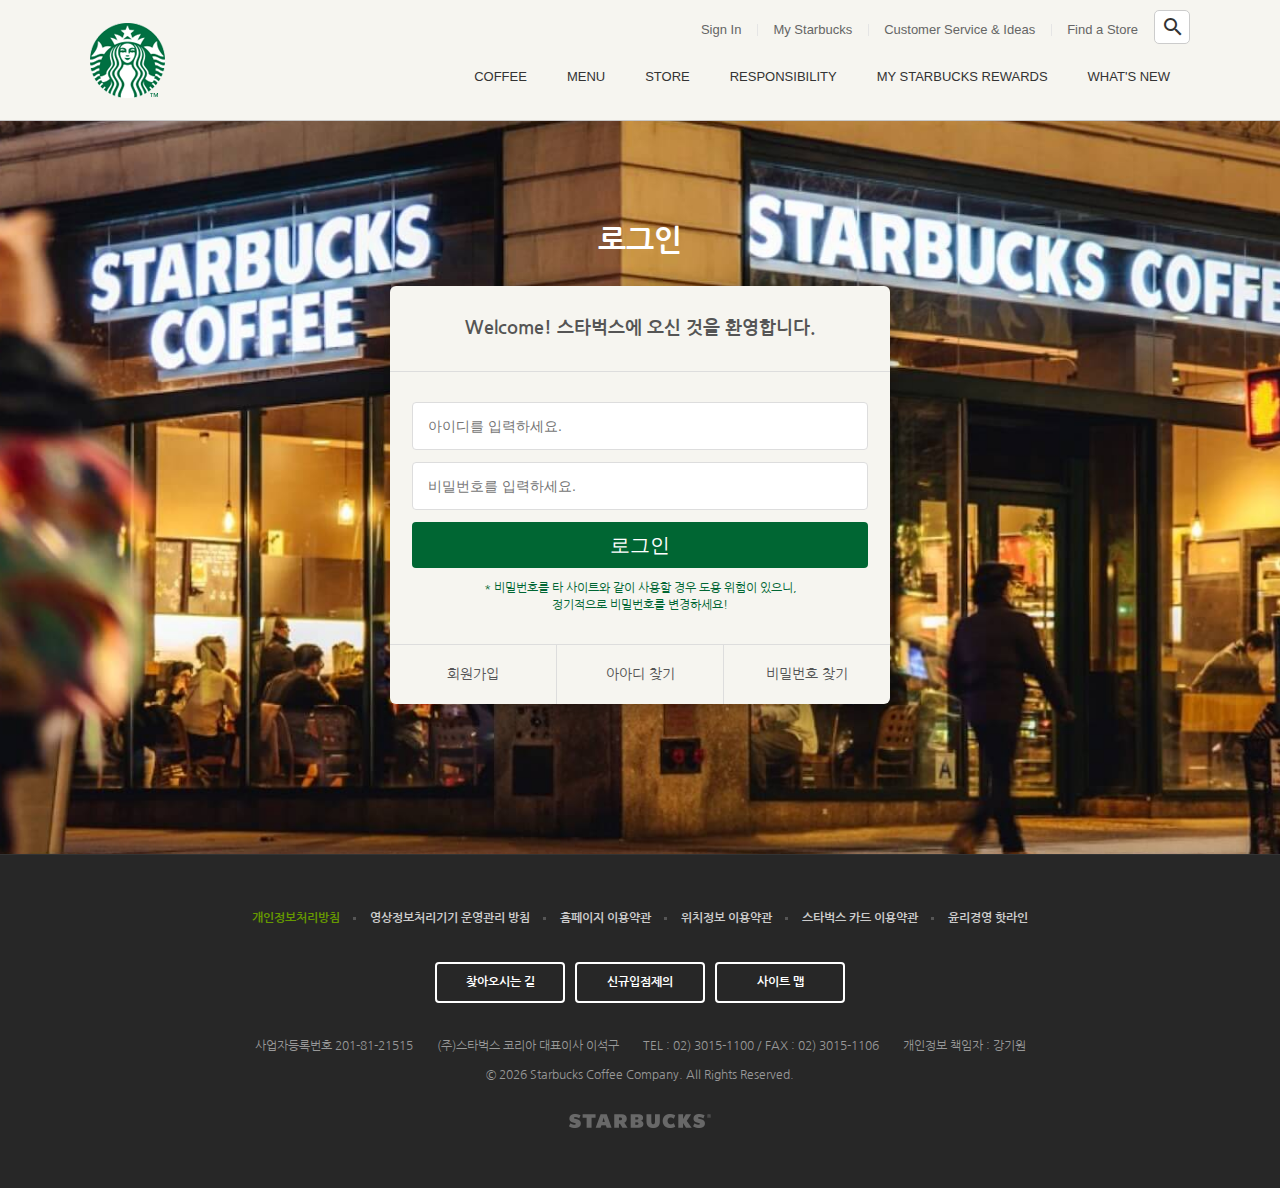
==== commit 3d19cbc7: "[style] 모듈 분리" ====
--- a/signin/index.html
+++ b/signin/index.html
@@ -401,8 +401,6 @@
     </div> 
   </section>
     
-
-  
   <!--FOOTER-->
   <footer>
     <div class="inner">
@@ -438,12 +436,6 @@
   </footer>
   <!--//FOOTER-->
 
-  <!--TO TOP BUTTON-->
-  <div id="to-top">
-    <div class="material-icons">arrow_upward</div>
-  </div>
-  <!--//TO TOP BUTTON-->
-
 </body>
 
 </html>